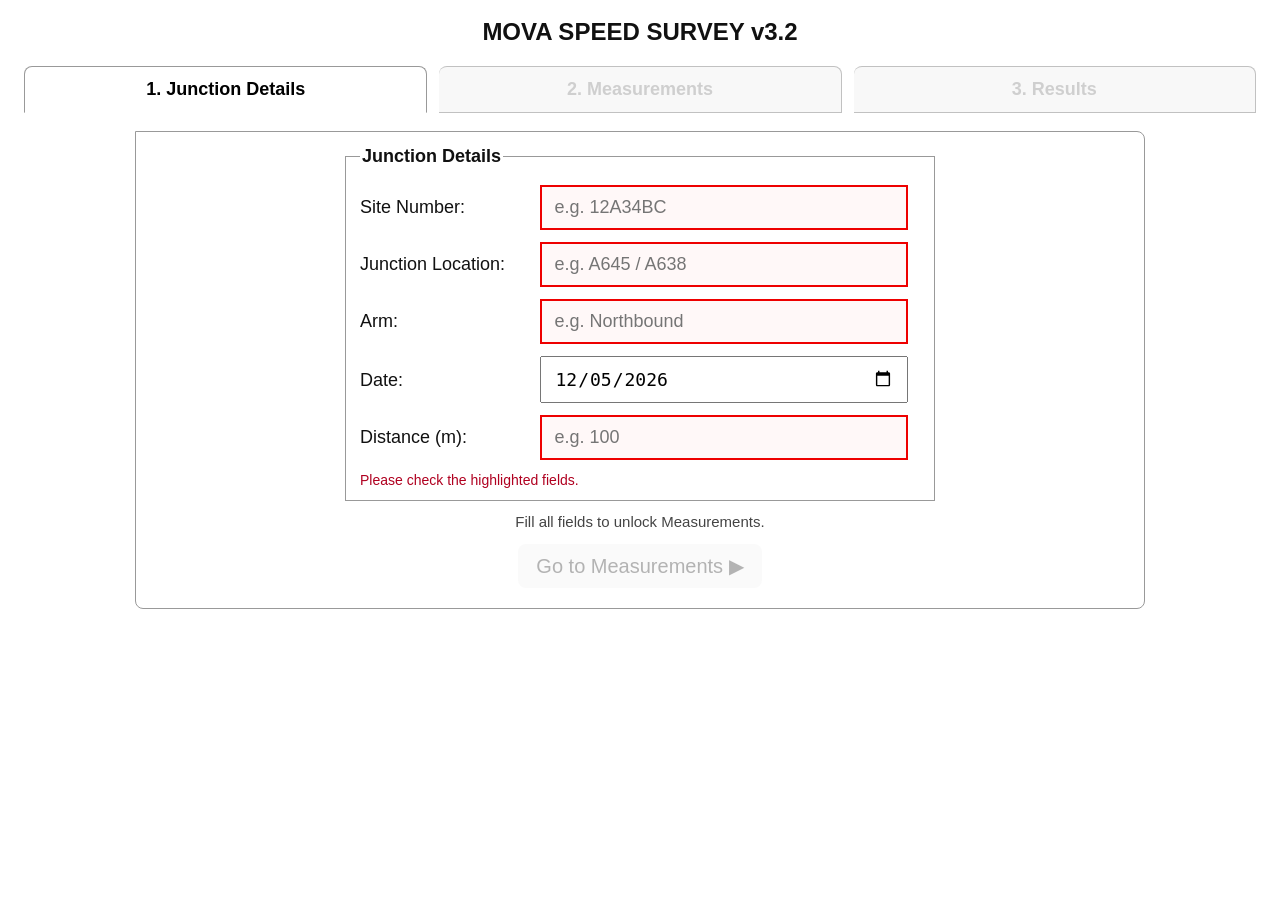
==== index.html @ 2fbc819b "Update index.html added result functionality - max speed / standard deviation and survey quality" ====
<!DOCTYPE html>
<html lang="en">
<head>
  <meta charset="utf-8" />
  <meta name="viewport" content="width=device-width, initial-scale=1.0" />
  <title>MOVA SPEED SURVEY v3.2</title>
  <link rel="stylesheet" href="ms.css">
</head>
<body>
  <h2>MOVA SPEED SURVEY v3.2</h2>

  <div class="tabs">
    <button class="tab-btn active" data-tab="detailsTab" id="detailsTabBtn" type="button">1. Junction Details</button>
    <button class="tab-btn" data-tab="measureTab" id="measureTabBtn" type="button" disabled aria-disabled="true" title="Complete Junction Details first">2. Measurements</button>
    <button class="tab-btn" data-tab="resultsTab" id="resultsTabBtn" type="button" disabled aria-disabled="true" title="Press End Survey to view results">3. Results</button>
  </div>

  <div id="detailsTab" class="tab-content">
    <fieldset>
      <legend>Junction Details</legend>
      <div class="row">
        <label for="site">Site Number:</label>
        <input type="text" id="site" maxlength="7" placeholder="e.g. 12A34BC" pattern="[A-Za-z0-9]{1,7}" title="Up to 7 letters/numbers, no spaces">
      </div>
      <div class="row">
        <label for="junction">Junction Location:</label>
        <input type="text" id="junction" placeholder="e.g. A645 / A638">
      </div>
      <div class="row">
        <label for="arm">Arm:</label>
        <input type="text" id="arm" placeholder="e.g. Northbound">
      </div>
      <div class="row">
        <label for="date">Date:</label>
        <input type="date" id="date">
      </div>
      <div class="row">
        <label for="distance">Distance (m):</label>
        <input type="number" id="distance" placeholder="e.g. 100" min="0" step="0.1">
      </div>
      <p id="detailsErrors" class="error-msg">Please check the highlighted fields.</p>
    </fieldset>
    <p class="helper" id="detailsHint">Fill all fields to unlock Measurements.</p>
    <div style="text-align:center;">
      <button id="gotoMeasureBtn" type="button" disabled aria-disabled="true">Go to Measurements ▶</button>
    </div>
  </div>

  <div id="measureTab" class="tab-content hidden" aria-hidden="true">
    <fieldset>
      <legend>Measurement</legend>

      <div class="metrics-bar-top" aria-live="polite">
        <div class="metrics-row metrics-row--top">
          <div class="metric"><span class="label">Samples</span><span class="value" id="countMetric">0</span></div>
          <span id="qualityInline" class="quality-chip">Quality: —</span>
        </div>
        <div class="metrics-row">
          <div class="metric"><span class="label">Timer</span><span class="value" id="timerMetric">0.00 s</span></div>
        </div>
      </div>

      <div class="canvas-wrap" id="canvasWrap">
        <canvas id="canvas" width="460" height="240"></canvas>
      </div>

      <div style="text-align:center; margin-top: 6px;">
        <button id="measureBtn" type="button" class="btn-disabled" style="background-color:#999;" title="Start or stop timing"
                onclick="if(window.toggleHandler){window.toggleHandler(event);} return false;">Start</button>
        <button id="deleteLastBtn" type="button">Delete Last Sample</button>
      </div>

      <div class="metrics-bar" id="metricsBottom" aria-live="polite" style="border-bottom:none;">
        <div class="metric"><span class="label">Avg Spd</span><span class="value" id="avgMetric">— m/s | — mph</span></div>
        <div class="metric"><span class="label">85%</span><span class="value" id="p85Metric">— m/s | — mph</span></div>
      </div>
    </fieldset>
    <p class="helper one-line">Click End Survey to see results.</p>
    <div style="text-align:center;">
      <button id="endSurveyBtn" type="button">End Survey</button>
    </div>
  </div>

  <div id="resultsTab" class="tab-content hidden" aria-hidden="true">
    <div class="summary">
      <h3>Results Summary</h3>
      <span id="resultAvg"></span>
      <span id="resultP85"></span>
      <span id="resultP15"></span>
      <span id="resultP05"></span>
    </div>

    <table id="resultsTable" class="results-fixed">
      <colgroup>
        <col style="width:5ch;"><col style="width:10ch;"><col style="width:12ch;"><col style="width:12ch;">
      </colgroup>
      <thead>
        <tr><th>#</th><th>Time (s)</th><th>Speed (m/s)</th><th>Speed (mph)</th></tr>
      </thead>
      <tbody></tbody>
    </table>

    <div style="text-align:center; margin-top: 10px;">
      <button id="saveResultsBtn" type="button">Save Data (.txt)</button>
      <button id="clearDataBtn" type="button">Clear All</button>
    </div>
  </div>

  <script src="ms.js"></script>
</body>
</html>
---- ms.css ----
:root{
  --max-form-width: 560px;
  --tab-font: 18px;
  --tab-pad-v: 12px;
  --tab-pad-h: 12px;
  --btn-font: 20px;
  --btn-pad-v: 10px;
  --btn-pad-h: 18px;
  --input-font: 18px;
  --input-pad-v: 10px;
  --input-pad-h: 12px;
  --metrics-font: 16px;
}
body { font-family: Arial, sans-serif; margin: 18px; color:#111; }
h2 { text-align:center; margin: 6px 0 14px; font-size: 24px; }

.tabs { display: flex; width: 100%; margin: 0 0 12px 0; }
.tab-btn {
  flex: 1 1 0;
  padding: var(--tab-pad-v) var(--tab-pad-h);
  border: 1px solid #999;
  background:#f5f5f5;
  cursor:pointer;
  border-radius:8px 8px 0 0;
  font-weight:700;
  text-align:center;
  font-size: var(--tab-font);
  line-height: 1.15;
}
.tab-btn + .tab-btn { border-left-width: 0; }
.tab-btn[disabled] { opacity: 0.6; cursor: not-allowed; }
.tab-btn.active { background:#fff; border-bottom-color: #fff; }

.tab-content {
  border:1px solid #999; border-radius:0 8px 8px 8px; padding: 14px;
  max-width: 980px; margin: 0 auto; background:#fff;
}
.hidden { display:none; }

fieldset { border:1px solid #999; padding: 12px 14px; margin-bottom:12px;
           max-width: var(--max-form-width); margin-left:auto; margin-right:auto; text-align:left; }
legend { font-weight:bold; font-size: 18px; }
label { display:inline-block; min-width: 170px; font-size: var(--input-font); }
input, button { margin: 6px; padding: var(--input-pad-v) var(--input-pad-h); font-size: var(--input-font); }
input[type="text"], input[type="date"], input[type="number"] {
  width: calc(100% - 210px);
  max-width: 340px;
}
@media (max-width: 560px){
  label { min-width: 140px; }
  input[type="text"], input[type="date"], input[type="number"] { width: calc(100% - 180px); }
}
input.invalid { border:2px solid #e00; background:#fff8f8; }
.error-msg { color:#b00020; font-size:14px; margin:6px 0 0 0; display:none; }
.error-msg.show { display:block; }
.helper { text-align:center; color:#444; margin: 8px 0; font-size: 15px; }
.helper.one-line { white-space: nowrap; }

#measureBtn, #deleteLastBtn, #endSurveyBtn, #saveResultsBtn, #clearDataBtn, #gotoMeasureBtn {
  font-size: var(--btn-font);
  padding: var(--btn-pad-v) var(--btn-pad-h);
  border-radius: 8px;
  border: none;
}
#measureBtn { color:#fff; font-weight: 700; }
#endSurveyBtn { color:#fff; font-weight: 700; background:#c62828; }
.btn-disabled { background-color:#999 !important; opacity:0.9; }
button { touch-action: manipulation; -webkit-tap-highlight-color: transparent; }
body, button, input { -webkit-user-select: none; user-select: none; }

.metrics-bar-top, .metrics-bar {
  max-width: var(--max-form-width);
  margin: 6px auto;
  padding: 8px 10px;
  display: flex;
  flex-direction: column;
  gap: 8px;
  font-family: monospace;
  font-size: var(--metrics-font);
  border-bottom: 1px solid #ddd;
}
.metrics-row { display: flex; gap: 24px; align-items: baseline; }
.metrics-row--top { justify-content: space-between; align-items: center; }
.metric { display:flex; gap: 10px; }
.metric .label { font-weight:700; min-width: 110px; white-space: pre; display: inline-block; }
.metric .value { white-space: pre; text-align:left; }

.quality-chip {
  padding: 6px 10px;
  border-radius: 14px;
  font-family: monospace;
  font-size: var(--metrics-font);
  border: 1px solid rgba(0,0,0,0.15);
  background: #eee; color: #222;
  white-space: nowrap;
  transition: background-color 240ms ease, color 240ms ease, border-color 240ms ease;
}
.quality-poor  { background:#ffe5e5; color:#8a0000; }
.quality-low   { background:#fff3cd; color:#7a5a00; }
.quality-fair  { background:#e3f2fd; color:#0b5394; }
.quality-good  { background:#e6ffed; color:#0b6b2a; }
.quality-vgood { background:#c8f7c5; color:#085a14; font-weight: bold; }

.canvas-wrap { position: relative; width: 100%; max-width: var(--max-form-width); margin: 6px auto 10px; }
canvas { border: 2px solid #333; background: #fff; display: block; margin: 0 auto 8px auto; width: 100%; height: auto; }
#canvas { width: 100%; max-width: var(--max-form-width); }

table.results-fixed {
  border-collapse: collapse;
  width: fit-content;
  max-width: 100%;
  margin: 10px auto;
  font-size: 16px;
  font-family: monospace;
}
table.results-fixed th, table.results-fixed td { border:1px solid #ccc; padding: 6px 8px; }
table.results-fixed th, table.results-fixed td { text-align: right; }
table.results-fixed th:first-child, table.results-fixed td:first-child { text-align: left; }

.summary { max-width: var(--max-form-width); margin: 10px auto; font-family: monospace; white-space: pre; font-size: 15px; }
.summary h3 { margin: 6px 0 8px; font-family: Arial, sans-serif; font-weight: bold; white-space: normal; font-size: 18px; }

@media (max-width: 420px){
  :root{ --tab-font: 16px; --tab-pad-v: 10px; --tab-pad-h: 10px; --btn-font: 19px; }
  .metric .label { min-width: 96px; }
}
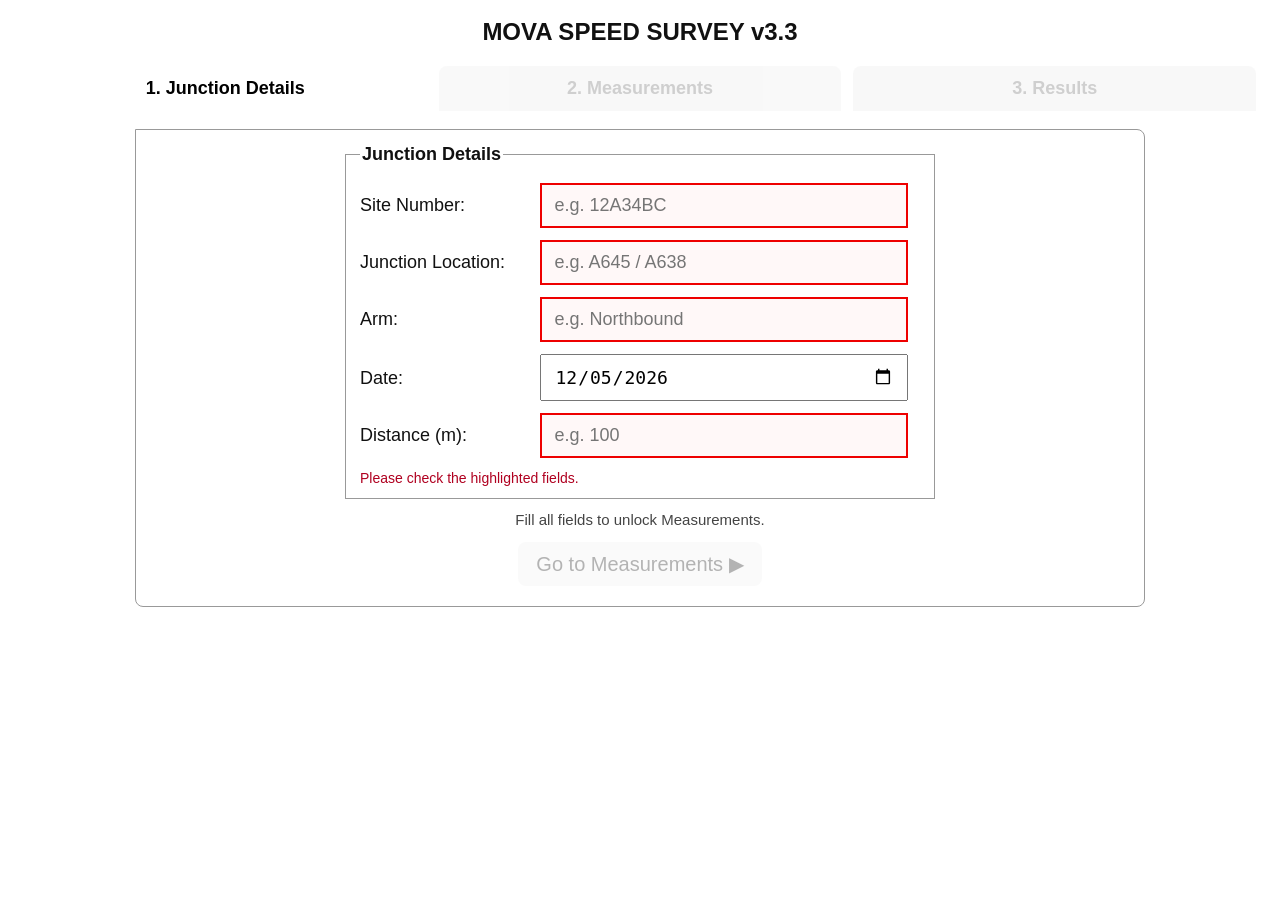
==== commit 9a06ac02: "Update index.html fixes issues with saved output introduced at 3.2" ====
--- a/index.html
+++ b/index.html
@@ -3,11 +3,11 @@
 <head>
   <meta charset="utf-8" />
   <meta name="viewport" content="width=device-width, initial-scale=1.0" />
-  <title>MOVA SPEED SURVEY v3.2</title>
+  <title>MOVA SPEED SURVEY v3.3</title>
   <link rel="stylesheet" href="ms.css">
 </head>
 <body>
-  <h2>MOVA SPEED SURVEY v3.2</h2>
+  <h2>MOVA SPEED SURVEY v3.3</h2>
 
   <div class="tabs">
     <button class="tab-btn active" data-tab="detailsTab" id="detailsTabBtn" type="button">1. Junction Details</button>
--- a/ms.css
+++ b/ms.css
@@ -124,3 +124,20 @@
   :root{ --tab-font: 16px; --tab-pad-v: 10px; --tab-pad-h: 10px; --btn-font: 19px; }
   .metric .label { min-width: 96px; }
 }
+
+
+/* ===== Final Overrides (2025-10-12) ===== */
+/* Measurements: remove pseudo-colons to avoid duplication and keep tight gaps */
+.metrics-bar-top .metric,
+.metrics-bar .metric { gap: 6px !important; }
+.metrics-bar-top .metric .label::after,
+.metrics-bar .metric .label::after { content: "" !important; }
+
+/* Remove borders on tab buttons and the Measurements tab content panel */
+.tabs .tab-btn { border: none !important; }
+.tab-btn + .tab-btn { border-left-width: 0; }
+#measureTab { border: none !important; }
+
+/* Results summary alignment: monospace spans aligned by JS, consecutive lines (no extra spacing) */
+.summary { white-space: normal !important; }
+.summary span { font-family: monospace; white-space: pre !important; display: block; margin: 0 !important; }
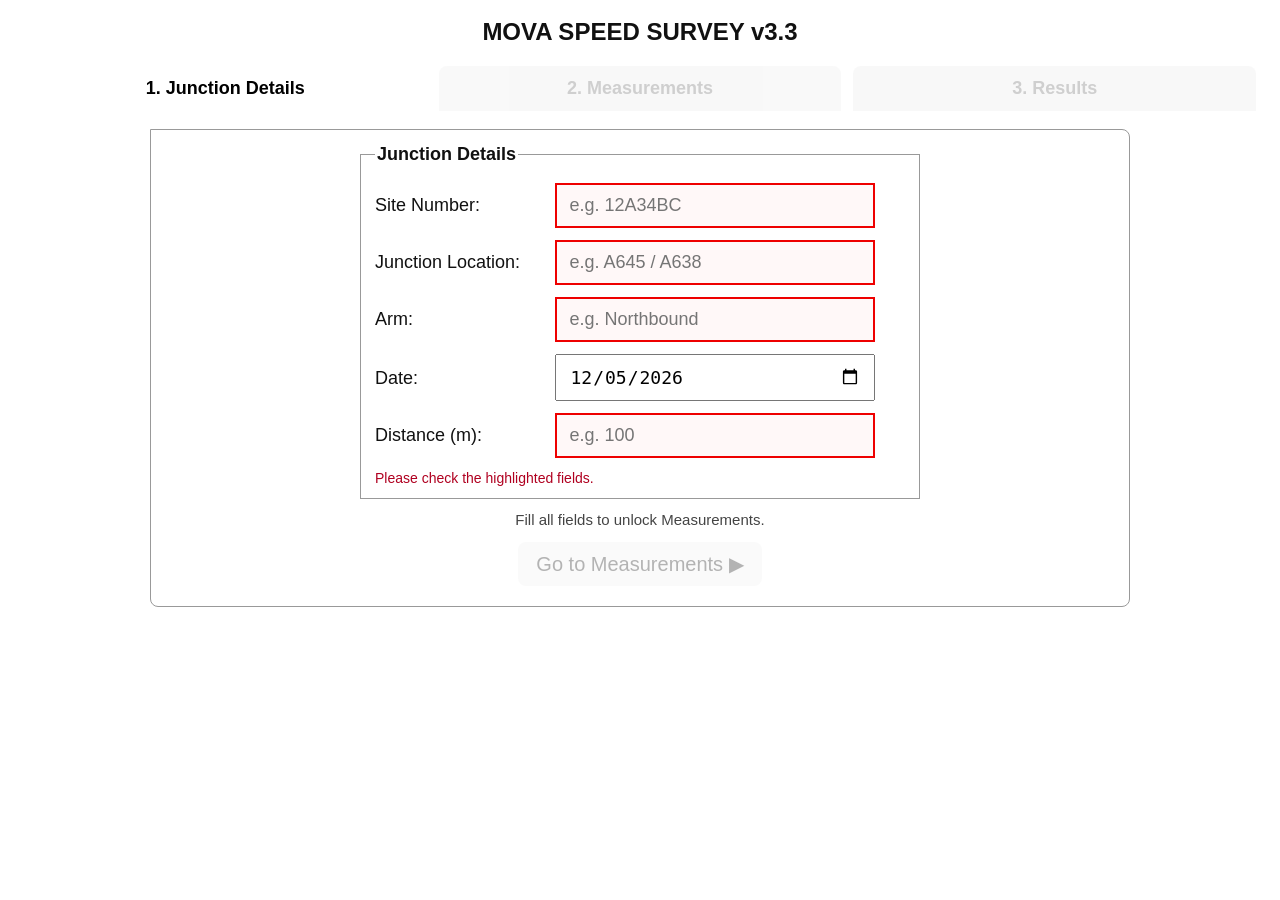
==== commit e7de633a: "Fix mobile layout after orientation changes" ====
--- a/index.html
+++ b/index.html
@@ -90,15 +90,17 @@
       <span id="resultP05"></span>
     </div>
 
-    <table id="resultsTable" class="results-fixed">
-      <colgroup>
-        <col style="width:5ch;"><col style="width:10ch;"><col style="width:12ch;"><col style="width:12ch;">
-      </colgroup>
-      <thead>
-        <tr><th>#</th><th>Time (s)</th><th>Speed (m/s)</th><th>Speed (mph)</th></tr>
-      </thead>
-      <tbody></tbody>
-    </table>
+    <div class="results-table-wrap">
+      <table id="resultsTable" class="results-fixed">
+        <colgroup>
+          <col style="width:5ch;"><col style="width:10ch;"><col style="width:12ch;"><col style="width:12ch;">
+        </colgroup>
+        <thead>
+          <tr><th>#</th><th>Time (s)</th><th>Speed (m/s)</th><th>Speed (mph)</th></tr>
+        </thead>
+        <tbody></tbody>
+      </table>
+    </div>
 
     <div style="text-align:center; margin-top: 10px;">
       <button id="saveResultsBtn" type="button">Save Data (.txt)</button>
--- a/ms.css
+++ b/ms.css
@@ -12,11 +12,14 @@
   --metrics-font: 16px;
 }
 body { font-family: Arial, sans-serif; margin: 18px; color:#111; }
+input, button, .tab-content, fieldset, .metrics-bar-top, .metrics-bar, canvas { box-sizing: border-box; }
 h2 { text-align:center; margin: 6px 0 14px; font-size: 24px; }
 
 .tabs { display: flex; width: 100%; margin: 0 0 12px 0; }
 .tab-btn {
   flex: 1 1 0;
+  min-width: 0;
+  overflow-wrap: anywhere;
   padding: var(--tab-pad-v) var(--tab-pad-h);
   border: 1px solid #999;
   background:#f5f5f5;
@@ -38,29 +41,32 @@
 .hidden { display:none; }
 
 fieldset { border:1px solid #999; padding: 12px 14px; margin-bottom:12px;
-           max-width: var(--max-form-width); margin-left:auto; margin-right:auto; text-align:left; }
+           min-width: 0; max-width: var(--max-form-width); margin-left:auto; margin-right:auto; text-align:left; }
 legend { font-weight:bold; font-size: 18px; }
 label { display:inline-block; min-width: 170px; font-size: var(--input-font); }
 input, button { margin: 6px; padding: var(--input-pad-v) var(--input-pad-h); font-size: var(--input-font); }
 input[type="text"], input[type="date"], input[type="number"] {
   width: calc(100% - 210px);
+  min-width: 0;
   max-width: 340px;
 }
 @media (max-width: 560px){
-  label { min-width: 140px; }
-  input[type="text"], input[type="date"], input[type="number"] { width: calc(100% - 180px); }
+  body { margin: 12px; }
+  .row label { display: block; min-width: 0; }
+  input[type="text"], input[type="date"], input[type="number"] { width: calc(100% - 12px); }
 }
 input.invalid { border:2px solid #e00; background:#fff8f8; }
 .error-msg { color:#b00020; font-size:14px; margin:6px 0 0 0; display:none; }
 .error-msg.show { display:block; }
 .helper { text-align:center; color:#444; margin: 8px 0; font-size: 15px; }
-.helper.one-line { white-space: nowrap; }
+.helper.one-line { white-space: normal; }
 
 #measureBtn, #deleteLastBtn, #endSurveyBtn, #saveResultsBtn, #clearDataBtn, #gotoMeasureBtn {
   font-size: var(--btn-font);
   padding: var(--btn-pad-v) var(--btn-pad-h);
   border-radius: 8px;
   border: none;
+  max-width: calc(100% - 12px);
 }
 #measureBtn { color:#fff; font-weight: 700; }
 #endSurveyBtn { color:#fff; font-weight: 700; background:#c62828; }
@@ -79,11 +85,11 @@
   font-size: var(--metrics-font);
   border-bottom: 1px solid #ddd;
 }
-.metrics-row { display: flex; gap: 24px; align-items: baseline; }
+.metrics-row { display: flex; flex-wrap: wrap; gap: 8px 24px; align-items: baseline; }
 .metrics-row--top { justify-content: space-between; align-items: center; }
-.metric { display:flex; gap: 10px; }
-.metric .label { font-weight:700; min-width: 110px; white-space: pre; display: inline-block; }
-.metric .value { white-space: pre; text-align:left; }
+.metric { display:flex; gap: 10px; min-width: 0; max-width: 100%; }
+.metric .label { font-weight:700; min-width: 110px; white-space: pre; display: inline-block; flex-shrink: 0; }
+.metric .value { white-space: pre-wrap; overflow-wrap: anywhere; min-width: 0; text-align:left; }
 
 .quality-chip {
   padding: 6px 10px;
@@ -102,7 +108,7 @@
 .quality-vgood { background:#c8f7c5; color:#085a14; font-weight: bold; }
 
 .canvas-wrap { position: relative; width: 100%; max-width: var(--max-form-width); margin: 6px auto 10px; }
-canvas { border: 2px solid #333; background: #fff; display: block; margin: 0 auto 8px auto; width: 100%; height: auto; }
+canvas { border: 2px solid #333; background: #fff; display: block; margin: 0 auto 8px auto; width: 100%; height: auto; aspect-ratio: 460 / 240; }
 #canvas { width: 100%; max-width: var(--max-form-width); }
 
 table.results-fixed {
@@ -116,6 +122,7 @@
 table.results-fixed th, table.results-fixed td { border:1px solid #ccc; padding: 6px 8px; }
 table.results-fixed th, table.results-fixed td { text-align: right; }
 table.results-fixed th:first-child, table.results-fixed td:first-child { text-align: left; }
+.results-table-wrap { max-width: 100%; overflow-x: auto; }
 
 .summary { max-width: var(--max-form-width); margin: 10px auto; font-family: monospace; white-space: pre; font-size: 15px; }
 .summary h3 { margin: 6px 0 8px; font-family: Arial, sans-serif; font-weight: bold; white-space: normal; font-size: 18px; }
@@ -141,3 +148,7 @@
 /* Results summary alignment: monospace spans aligned by JS, consecutive lines (no extra spacing) */
 .summary { white-space: normal !important; }
 .summary span { font-family: monospace; white-space: pre !important; display: block; margin: 0 !important; }
+
+@media (max-width: 560px){
+  .summary span { white-space: pre-wrap !important; overflow-wrap: anywhere; }
+}
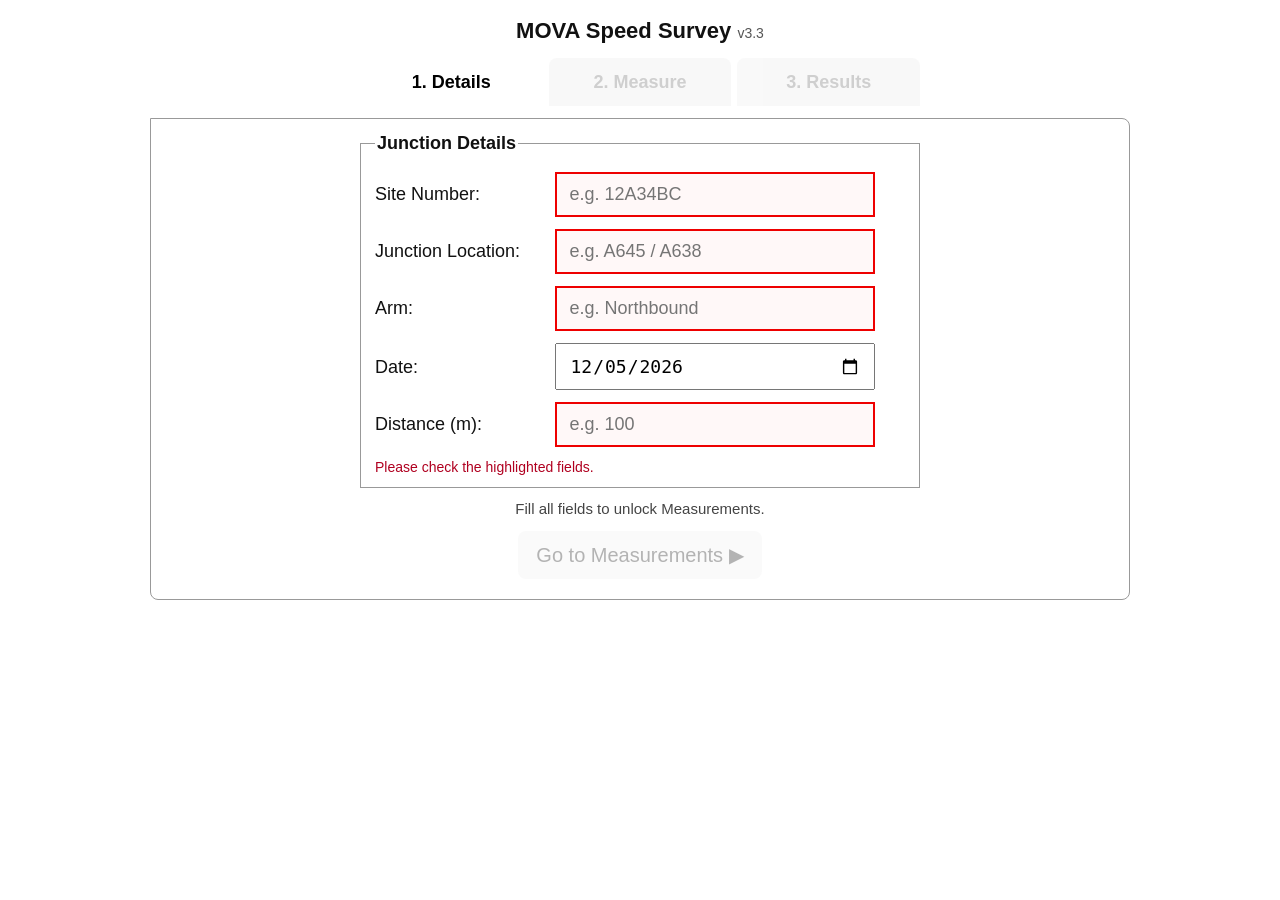
==== commit 08beeeb0: "Make mobile survey controls larger and easier to tap" ====
--- a/index.html
+++ b/index.html
@@ -7,11 +7,11 @@
   <link rel="stylesheet" href="ms.css">
 </head>
 <body>
-  <h2>MOVA SPEED SURVEY v3.3</h2>
+  <h2>MOVA Speed Survey <span class="app-version">v3.3</span></h2>
 
   <div class="tabs">
-    <button class="tab-btn active" data-tab="detailsTab" id="detailsTabBtn" type="button">1. Junction Details</button>
-    <button class="tab-btn" data-tab="measureTab" id="measureTabBtn" type="button" disabled aria-disabled="true" title="Complete Junction Details first">2. Measurements</button>
+    <button class="tab-btn active" data-tab="detailsTab" id="detailsTabBtn" type="button" aria-label="1. Junction Details">1. Details</button>
+    <button class="tab-btn" data-tab="measureTab" id="measureTabBtn" type="button" aria-label="2. Measurements" disabled aria-disabled="true" title="Complete Junction Details first">2. Measure</button>
     <button class="tab-btn" data-tab="resultsTab" id="resultsTabBtn" type="button" disabled aria-disabled="true" title="Press End Survey to view results">3. Results</button>
   </div>
 
@@ -60,25 +60,24 @@
         </div>
       </div>
 
-      <div class="canvas-wrap" id="canvasWrap">
-        <canvas id="canvas" width="460" height="240"></canvas>
-      </div>
-
-      <div style="text-align:center; margin-top: 6px;">
+      <div class="measurement-actions">
         <button id="measureBtn" type="button" class="btn-disabled" style="background-color:#999;" title="Start or stop timing"
                 onclick="if(window.toggleHandler){window.toggleHandler(event);} return false;">Start</button>
-        <button id="deleteLastBtn" type="button">Delete Last Sample</button>
+        <div class="secondary-actions">
+          <button id="deleteLastBtn" type="button">Delete Last<br>Sample</button>
+          <button id="endSurveyBtn" type="button">End Survey</button>
+        </div>
       </div>
 
       <div class="metrics-bar" id="metricsBottom" aria-live="polite" style="border-bottom:none;">
         <div class="metric"><span class="label">Avg Spd</span><span class="value" id="avgMetric">— m/s | — mph</span></div>
         <div class="metric"><span class="label">85%</span><span class="value" id="p85Metric">— m/s | — mph</span></div>
       </div>
+      <p class="history-heading">Recent samples</p>
+      <div class="canvas-wrap" id="canvasWrap">
+        <canvas id="canvas" width="460" height="240" aria-label="Recent samples, newest first"></canvas>
+      </div>
     </fieldset>
-    <p class="helper one-line">Click End Survey to see results.</p>
-    <div style="text-align:center;">
-      <button id="endSurveyBtn" type="button">End Survey</button>
-    </div>
   </div>
 
   <div id="resultsTab" class="tab-content hidden" aria-hidden="true">
--- a/ms.css
+++ b/ms.css
@@ -13,13 +13,18 @@
 }
 body { font-family: Arial, sans-serif; margin: 18px; color:#111; }
 input, button, .tab-content, fieldset, .metrics-bar-top, .metrics-bar, canvas { box-sizing: border-box; }
-h2 { text-align:center; margin: 6px 0 14px; font-size: 24px; }
+h2 { text-align:center; margin: 6px 0 14px; font-size: 22px; }
+.app-version { font-size: 14px; font-weight: normal; color: #555; white-space: nowrap; }
+.preview-note { text-align: center; font-size: 13px; color: #555; margin: -4px 0 12px; }
+.preview-note strong { color: #8a5200; }
 
-.tabs { display: flex; width: 100%; margin: 0 0 12px 0; }
+.tabs { display: flex; width: 100%; max-width: 560px; margin: 0 auto 12px; gap: 6px; }
 .tab-btn {
   flex: 1 1 0;
   min-width: 0;
-  overflow-wrap: anywhere;
+  overflow-wrap: normal;
+  margin: 0;
+  min-height: 48px;
   padding: var(--tab-pad-v) var(--tab-pad-h);
   border: 1px solid #999;
   background:#f5f5f5;
@@ -67,9 +72,27 @@
   border-radius: 8px;
   border: none;
   max-width: calc(100% - 12px);
+  min-height: 48px;
 }
-#measureBtn { color:#fff; font-weight: 700; }
+#measureTab { padding: 0; }
+#measureTab fieldset { padding: 12px; border-color: #ddd; }
+.measurement-actions { text-align: center; margin: 14px auto 20px; max-width: 400px; }
+#measureBtn {
+  display: block; width: 164px; height: 164px; min-height: 164px;
+  border-radius: 50%; margin: 0 auto; padding: 0;
+  color:#fff; font-weight: 700; font-size: 30px;
+  box-shadow: 0 3px 8px rgba(0,0,0,0.18);
+}
+.secondary-actions { display: grid; grid-template-columns: minmax(0, 1fr) minmax(0, 1fr); gap: 16px; margin-top: 20px; }
+.secondary-actions #deleteLastBtn, .secondary-actions #endSurveyBtn {
+  width: 100%; max-width: 100%; min-width: 0; min-height: 64px;
+  margin: 0; padding: 10px 8px; font-size: 18px; line-height: 1.25;
+}
+#deleteLastBtn { background: #eee; color: #222; }
 #endSurveyBtn { color:#fff; font-weight: 700; background:#c62828; }
+#timerMetric { font-size: 24px; font-weight: bold; font-variant-numeric: tabular-nums; }
+.history-heading { margin: 16px 0 6px; color: #555; font-size: 14px; }
+button:focus-visible { outline: 3px solid #174ea6; outline-offset: 4px; }
 .btn-disabled { background-color:#999 !important; opacity:0.9; }
 button { touch-action: manipulation; -webkit-tap-highlight-color: transparent; }
 body, button, input { -webkit-user-select: none; user-select: none; }
@@ -108,7 +131,7 @@
 .quality-vgood { background:#c8f7c5; color:#085a14; font-weight: bold; }
 
 .canvas-wrap { position: relative; width: 100%; max-width: var(--max-form-width); margin: 6px auto 10px; }
-canvas { border: 2px solid #333; background: #fff; display: block; margin: 0 auto 8px auto; width: 100%; height: auto; aspect-ratio: 460 / 240; }
+canvas { border: 2px solid #333; background: #fff; display: block; margin: 0 auto 8px auto; width: 100%; height: 220px; }
 #canvas { width: 100%; max-width: var(--max-form-width); }
 
 table.results-fixed {
@@ -128,7 +151,7 @@
 .summary h3 { margin: 6px 0 8px; font-family: Arial, sans-serif; font-weight: bold; white-space: normal; font-size: 18px; }
 
 @media (max-width: 420px){
-  :root{ --tab-font: 16px; --tab-pad-v: 10px; --tab-pad-h: 10px; --btn-font: 19px; }
+  :root{ --tab-font: 15px; --tab-pad-v: 10px; --tab-pad-h: 6px; --btn-font: 19px; }
   .metric .label { min-width: 96px; }
 }
 
@@ -150,5 +173,11 @@
 .summary span { font-family: monospace; white-space: pre !important; display: block; margin: 0 !important; }
 
 @media (max-width: 560px){
+  #measureTab fieldset { border: none; padding: 6px 0; margin: 0; }
+  .metrics-bar-top, .metrics-bar { padding: 6px 0; }
+  .quality-chip { font-size: 14px; }
+  #metricsBottom .metric { flex-direction: column; }
+  #metricsBottom .metric .label { font-size: 14px; }
+  #metricsBottom { gap: 12px; }
   .summary span { white-space: pre-wrap !important; overflow-wrap: anywhere; }
 }
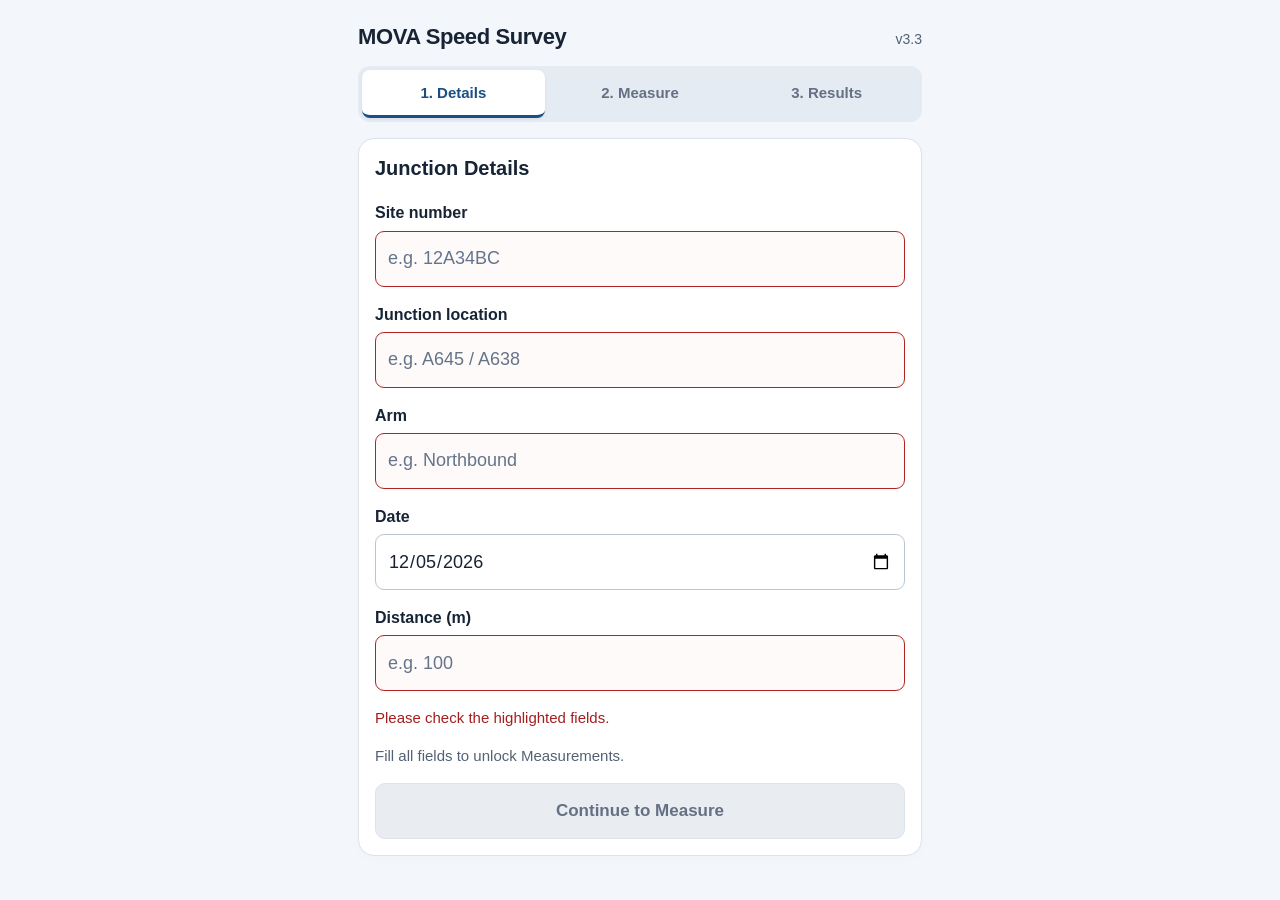
==== commit 5ee9784c: "Refresh mobile presentation and add expandable sample tables" ====
--- a/index.html
+++ b/index.html
@@ -7,42 +7,43 @@
   <link rel="stylesheet" href="ms.css">
 </head>
 <body>
-  <h2>MOVA Speed Survey <span class="app-version">v3.3</span></h2>
+<main class="app-shell">
+  <header class="app-header"><h1>MOVA Speed Survey</h1><span class="app-version">v3.3</span></header>
 
-  <div class="tabs">
+  <nav class="tabs" aria-label="Survey stages">
     <button class="tab-btn active" data-tab="detailsTab" id="detailsTabBtn" type="button" aria-label="1. Junction Details">1. Details</button>
     <button class="tab-btn" data-tab="measureTab" id="measureTabBtn" type="button" aria-label="2. Measurements" disabled aria-disabled="true" title="Complete Junction Details first">2. Measure</button>
     <button class="tab-btn" data-tab="resultsTab" id="resultsTabBtn" type="button" disabled aria-disabled="true" title="Press End Survey to view results">3. Results</button>
-  </div>
+  </nav>
 
   <div id="detailsTab" class="tab-content">
     <fieldset>
       <legend>Junction Details</legend>
       <div class="row">
-        <label for="site">Site Number:</label>
+        <label for="site">Site number</label>
         <input type="text" id="site" maxlength="7" placeholder="e.g. 12A34BC" pattern="[A-Za-z0-9]{1,7}" title="Up to 7 letters/numbers, no spaces">
       </div>
       <div class="row">
-        <label for="junction">Junction Location:</label>
+        <label for="junction">Junction location</label>
         <input type="text" id="junction" placeholder="e.g. A645 / A638">
       </div>
       <div class="row">
-        <label for="arm">Arm:</label>
+        <label for="arm">Arm</label>
         <input type="text" id="arm" placeholder="e.g. Northbound">
       </div>
       <div class="row">
-        <label for="date">Date:</label>
+        <label for="date">Date</label>
         <input type="date" id="date">
       </div>
       <div class="row">
-        <label for="distance">Distance (m):</label>
+        <label for="distance">Distance (m)</label>
         <input type="number" id="distance" placeholder="e.g. 100" min="0" step="0.1">
       </div>
       <p id="detailsErrors" class="error-msg">Please check the highlighted fields.</p>
     </fieldset>
     <p class="helper" id="detailsHint">Fill all fields to unlock Measurements.</p>
-    <div style="text-align:center;">
-      <button id="gotoMeasureBtn" type="button" disabled aria-disabled="true">Go to Measurements ▶</button>
+    <div class="continue-action">
+      <button id="gotoMeasureBtn" type="button" disabled aria-disabled="true">Continue to Measure</button>
     </div>
   </div>
 
@@ -52,11 +53,11 @@
 
       <div class="metrics-bar-top" aria-live="polite">
         <div class="metrics-row metrics-row--top">
-          <div class="metric"><span class="label">Samples</span><span class="value" id="countMetric">0</span></div>
+          <div class="metric sample-count"><span class="label source-label" aria-hidden="true">Samples</span><span class="metric-caption">Samples</span><span class="value" id="countMetric">0</span></div>
           <span id="qualityInline" class="quality-chip">Quality: —</span>
         </div>
-        <div class="metrics-row">
-          <div class="metric"><span class="label">Timer</span><span class="value" id="timerMetric">0.00 s</span></div>
+        <div class="metrics-row timer-row">
+          <div class="metric"><span class="label source-label" aria-hidden="true">Timer</span><span class="timer-caption">Elapsed time</span><span class="value" id="timerMetric">0.00 s</span></div>
         </div>
       </div>
 
@@ -69,19 +70,29 @@
         </div>
       </div>
 
-      <div class="metrics-bar" id="metricsBottom" aria-live="polite" style="border-bottom:none;">
-        <div class="metric"><span class="label">Avg Spd</span><span class="value" id="avgMetric">— m/s | — mph</span></div>
-        <div class="metric"><span class="label">85%</span><span class="value" id="p85Metric">— m/s | — mph</span></div>
+      <div class="metrics-bar" id="metricsBottom" aria-live="polite">
+        <div class="metric speed-card"><span class="label source-label" aria-hidden="true">Avg Spd</span><span class="metric-caption">Average speed</span><span class="value source-value" id="avgMetric" aria-hidden="true">— m/s | — mph</span><span class="speed-pair" id="avgDisplay"></span></div>
+        <div class="metric speed-card"><span class="label source-label" aria-hidden="true">85%</span><span class="metric-caption">85th percentile</span><span class="value source-value" id="p85Metric" aria-hidden="true">— m/s | — mph</span><span class="speed-pair" id="p85Display"></span></div>
       </div>
-      <p class="history-heading">Recent samples</p>
-      <div class="canvas-wrap" id="canvasWrap">
+      <section class="sample-section" aria-labelledby="measureSamplesHeading">
+        <div class="section-heading"><h2 id="measureSamplesHeading">Recent samples</h2><span class="table-note">Newest first</span></div>
+        <div class="sample-table-wrap" id="measureSamplesWrap">
+          <table id="measureSamplesTable" class="sample-table" aria-label="Recorded measurement samples">
+            <thead><tr><th scope="col">#</th><th scope="col">Time (s)</th><th scope="col">m/s</th><th scope="col">mph</th></tr></thead>
+            <tbody></tbody>
+          </table>
+          <p class="empty-state" id="measureSamplesEmpty">Your samples will appear here.</p>
+        </div>
+        <button class="table-toggle" id="measureSamplesToggle" type="button" aria-controls="measureSamplesTable" aria-expanded="false" hidden>Show all samples</button>
+      </section>
+      <div class="canvas-wrap legacy-canvas" id="canvasWrap" aria-hidden="true">
         <canvas id="canvas" width="460" height="240" aria-label="Recent samples, newest first"></canvas>
       </div>
     </fieldset>
   </div>
 
   <div id="resultsTab" class="tab-content hidden" aria-hidden="true">
-    <div class="summary">
+    <div class="summary" aria-hidden="true">
       <h3>Results Summary</h3>
       <span id="resultAvg"></span>
       <span id="resultP85"></span>
@@ -89,24 +100,26 @@
       <span id="resultP05"></span>
     </div>
 
-    <div class="results-table-wrap">
-      <table id="resultsTable" class="results-fixed">
-        <colgroup>
-          <col style="width:5ch;"><col style="width:10ch;"><col style="width:12ch;"><col style="width:12ch;">
-        </colgroup>
-        <thead>
-          <tr><th>#</th><th>Time (s)</th><th>Speed (m/s)</th><th>Speed (mph)</th></tr>
-        </thead>
-        <tbody></tbody>
-      </table>
-    </div>
-
-    <div style="text-align:center; margin-top: 10px;">
-      <button id="saveResultsBtn" type="button">Save Data (.txt)</button>
-      <button id="clearDataBtn" type="button">Clear All</button>
-    </div>
+    <section class="results-summary" aria-labelledby="resultsHeading">
+      <div class="section-heading"><h2 id="resultsHeading">Results summary</h2><span id="resultsSampleCount" class="table-note"></span></div>
+      <div id="resultsSummaryDisplay" class="summary-grid"></div>
+    </section>
+    <button id="saveResultsBtn" class="primary-action" type="button">Save Data (.txt)</button>
+    <section class="sample-section" aria-labelledby="resultsSamplesHeading">
+      <div class="section-heading"><h2 id="resultsSamplesHeading">Recorded samples</h2><span class="table-note">Newest first</span></div>
+      <div class="results-table-wrap sample-table-wrap" id="resultsSamplesWrap">
+        <table id="resultsTable" class="results-fixed sample-table" aria-label="All recorded survey samples">
+          <thead><tr><th scope="col">#</th><th scope="col">Time (s)</th><th scope="col">m/s</th><th scope="col">mph</th></tr></thead>
+          <tbody></tbody>
+        </table>
+      </div>
+      <button class="table-toggle" id="resultsSamplesToggle" type="button" aria-controls="resultsTable" aria-expanded="false" hidden>Show all samples</button>
+    </section>
+    <div class="clear-action"><button id="clearDataBtn" type="button">Clear All</button></div>
   </div>
 
+</main>
   <script src="ms.js"></script>
+  <script src="layout.js"></script>
 </body>
 </html>
--- a/ms.css
+++ b/ms.css
@@ -1,183 +1,111 @@
-:root{
+:root {
+  color-scheme: light;
+  --ink: #172435;
+  --muted: #526174;
+  --accent: #194e87;
+  --line: #dce3eb;
   --max-form-width: 560px;
-  --tab-font: 18px;
-  --tab-pad-v: 12px;
-  --tab-pad-h: 12px;
-  --btn-font: 20px;
-  --btn-pad-v: 10px;
-  --btn-pad-h: 18px;
-  --input-font: 18px;
-  --input-pad-v: 10px;
-  --input-pad-h: 12px;
-  --metrics-font: 16px;
 }
-body { font-family: Arial, sans-serif; margin: 18px; color:#111; }
-input, button, .tab-content, fieldset, .metrics-bar-top, .metrics-bar, canvas { box-sizing: border-box; }
-h2 { text-align:center; margin: 6px 0 14px; font-size: 22px; }
-.app-version { font-size: 14px; font-weight: normal; color: #555; white-space: nowrap; }
-.preview-note { text-align: center; font-size: 13px; color: #555; margin: -4px 0 12px; }
-.preview-note strong { color: #8a5200; }
-
-.tabs { display: flex; width: 100%; max-width: 560px; margin: 0 auto 12px; gap: 6px; }
-.tab-btn {
-  flex: 1 1 0;
-  min-width: 0;
-  overflow-wrap: normal;
-  margin: 0;
-  min-height: 48px;
-  padding: var(--tab-pad-v) var(--tab-pad-h);
-  border: 1px solid #999;
-  background:#f5f5f5;
-  cursor:pointer;
-  border-radius:8px 8px 0 0;
-  font-weight:700;
-  text-align:center;
-  font-size: var(--tab-font);
-  line-height: 1.15;
+* { box-sizing: border-box; }
+body { margin: 0; background: #f3f6fa; color: var(--ink); font-family: -apple-system, BlinkMacSystemFont, "Segoe UI", Arial, sans-serif; font-size: 16px; line-height: 1.45; }
+.app-shell { max-width: 592px; margin: 0 auto; padding: max(16px, env(safe-area-inset-top)) max(14px, env(safe-area-inset-right)) calc(24px + env(safe-area-inset-bottom)) max(14px, env(safe-area-inset-left)); }
+.app-header { display: flex; align-items: baseline; justify-content: space-between; gap: 8px; margin-bottom: 16px; }
+h1 { font-size: 22px; line-height: 1.2; letter-spacing: -.4px; margin: 0; }
+h2, legend { font-size: 20px; font-weight: 700; line-height: 1.3; margin: 0; }
+.app-version { color: var(--muted); font-size: 14px; white-space: nowrap; }
+.preview-note { display: flex; justify-content: space-between; align-items: center; gap: 12px; margin: -4px 0 16px; font-size: 14px; color: var(--muted); }
+.preview-note strong { background: #fff1d5; color: #754800; border-radius: 6px; padding: 4px 8px; font-size: 12px; letter-spacing: .3px; }
+a { color: var(--accent); }
+button, input { font: inherit; }
+button { cursor: pointer; touch-action: manipulation; -webkit-tap-highlight-color: transparent; min-height: 56px; border-radius: 10px; border: 1px solid var(--line); color: var(--ink); background: #eef2f7; padding: 12px; font-size: 17px; font-weight: 600; }
+button:active:not(:disabled) { filter: brightness(.94); }
+button:focus-visible, input:focus-visible { outline: 3px solid #3b79b8; outline-offset: 3px; }
+button:disabled { cursor: default; color: #657084; background: #e9edf2; }
+.tabs { display: flex; gap: 4px; padding: 4px; margin-bottom: 16px; background: #e5ebf2; border-radius: 12px; }
+.tab-btn { flex: 1 1 0; min-width: 0; min-height: 48px; padding: 10px 4px; border: 0; border-bottom: 3px solid transparent; border-radius: 8px; font-size: 15px; background: transparent; color: #46556a; line-height: 1.25; }
+.tab-btn.active { background: #fff; color: var(--accent); border-bottom-color: var(--accent); box-shadow: 0 1px 3px #192d4614; }
+.tab-btn:disabled { background: transparent; color: #657084; }
+.tab-content { min-width: 0; background: #fff; border: 1px solid var(--line); border-radius: 16px; padding: 16px; box-shadow: 0 2px 8px #192d4605; }
+.hidden, [hidden] { display: none !important; }
+fieldset { min-width: 0; max-width: 100%; border: 0; padding: 0; margin: 0; }
+legend { padding: 0; margin-bottom: 20px; }
+.row { margin-bottom: 16px; }
+.row label { display: block; margin-bottom: 6px; font-weight: 600; }
+input[type="text"], input[type="date"], input[type="number"] { display: block; width: 100%; min-width: 0; max-width: 100%; height: 56px; margin: 0; padding: 12px; background: #fff; border: 1px solid #b9c5d2; border-radius: 9px; color: var(--ink); font-size: 18px; }
+input[type="date"] { appearance: none; -webkit-appearance: none; text-align: left; }
+input::-webkit-date-and-time-value { text-align: left; min-width: 0; }
+input::placeholder { color: #64748a; }
+input.invalid { border-color: #b42323; background: #fffafa; }
+.error-msg { display: none; color: #a51e1e; font-size: 15px; margin: 0 0 12px; }
+.error-msg.show { display: block; }
+.helper { color: var(--muted); font-size: 15px; margin: 4px 0 16px; }
+.continue-action button, .primary-action { width: 100%; background: var(--accent); border-color: var(--accent); color: #fff; }
+.continue-action button:disabled { border-color: var(--line); color: #657084; background: #e9edf2; }
+.metrics-bar-top { margin: 0; }
+.metrics-row--top { display: flex; flex-wrap: wrap; justify-content: space-between; align-items: center; gap: 8px 12px; min-height: 34px; }
+.sample-count { display: flex; align-items: baseline; gap: 8px; }
+.sample-count .metric-caption { color: var(--muted); }
+#countMetric { font-size: 20px; font-weight: 700; font-variant-numeric: tabular-nums; }
+.source-label, .source-value { display: none !important; }
+.timer-row { margin-top: 14px; text-align: center; }
+.timer-row .metric { display: flex; flex-direction: column; align-items: center; }
+.timer-caption { font-size: 14px; color: var(--muted); }
+#timerMetric { font-size: 34px; line-height: 1.25; font-weight: 700; font-variant-numeric: tabular-nums; }
+.quality-chip { border: 1px solid #ced8e3; border-radius: 20px; padding: 5px 10px; font-size: 14px; white-space: nowrap; background: #eef2f7; color: #344258; }
+.quality-poor { background: #ffe8e8; color: #8a1616; border-color: #f1cccc; }
+.quality-low { background: #fff2d6; color: #755000; border-color: #e8d4a4; }
+.quality-fair { background: #e6f1ff; color: #194e87; border-color: #c6dbf1; }
+.quality-good, .quality-vgood { background: #e6f5e9; color: #205b2c; border-color: #bfdcc5; }
+.measurement-actions { text-align: center; margin: 16px 0 24px; }
+#measureBtn { display: block; flex: none; width: 164px; height: 164px; min-height: 164px; max-width: 164px; padding: 0; margin: 0 auto; border: 0; border-radius: 50%; color: #fff; font-size: 30px; font-weight: 700; box-shadow: 0 4px 12px #183b2726; user-select: none; -webkit-user-select: none; }
+#measureBtn[data-state="start"]:not(.btn-disabled) { background: #2e7d32 !important; }
+.btn-disabled { background: #707b87 !important; }
+.secondary-actions { display: grid; grid-template-columns: minmax(0,1fr) minmax(0,1fr); gap: 16px; margin-top: 20px; }
+.secondary-actions button { width: 100%; min-width: 0; min-height: 64px; padding: 10px 8px; line-height: 1.25; font-size: 16px; }
+#deleteLastBtn { background: #f1f4f8; }
+#endSurveyBtn { background: #edf3fb !important; color: #194e87; border-color: #c4d5e9; }
+#metricsBottom { display: grid; grid-template-columns: minmax(0,1fr) minmax(0,1fr); gap: 12px; margin: 0 0 24px; }
+.speed-card { min-width: 0; background: #f4f7fb; border: 1px solid #e3e9f1; padding: 12px; border-radius: 10px; }
+.speed-card .metric-caption { display: block; color: var(--muted); font-size: 14px; margin-bottom: 6px; }
+.speed-pair { display: flex; flex-direction: column; gap: 3px; font-variant-numeric: tabular-nums; }
+.speed-line { white-space: nowrap; }
+.speed-line strong { font-size: 19px; font-weight: 650; }
+.speed-line small { color: var(--muted); font-size: 13px; margin-left: 4px; }
+.section-heading { display: flex; flex-wrap: wrap; justify-content: space-between; align-items: baseline; gap: 4px 10px; margin-bottom: 12px; }
+.section-heading h2 { font-size: 18px; }
+.table-note { font-size: 13px; color: var(--muted); }
+.sample-section { min-width: 0; }
+.sample-table-wrap { max-width: 100%; overflow-x: auto; border: 1px solid var(--line); border-radius: 10px; }
+.sample-table { display: block; width: 100%; border-collapse: collapse; margin: 0; font-size: 15px; font-variant-numeric: tabular-nums; }
+.sample-table thead { display: block; background: #f3f6fa; color: #526174; }
+.sample-table tbody { display: flex; flex-direction: column-reverse; }
+.sample-table tr { display: grid; grid-template-columns: 2rem .95fr 1fr 1fr; min-width: 0; }
+.sample-table th, .sample-table td { min-width: 0; text-align: right; padding: 10px 6px; border: 0; overflow-wrap: anywhere; }
+.sample-table th { font-size: 13px; font-weight: 600; }
+.sample-table th:first-child, .sample-table td:first-child { text-align: left; }
+.sample-table td { border-top: 1px solid #e7ecf2; }
+.sample-table tbody tr:nth-last-child(n+3) { display: none; }
+.sample-section.expanded .sample-table tbody tr { display: grid; }
+.table-toggle { width: 100%; margin-top: 10px; min-height: 48px; font-size: 15px; color: var(--accent); background: #f5f8fc; }
+.empty-state { text-align: center; color: var(--muted); font-size: 15px; padding: 16px 8px; margin: 0; }
+.legacy-canvas, .summary { display: none; }
+.results-summary { margin-bottom: 16px; }
+.summary-grid { display: flex; flex-direction: column; }
+.summary-item { display: grid; grid-template-columns: minmax(0,1fr) auto; gap: 12px; align-items: start; border-bottom: 1px solid #e7ecf2; padding: 12px 0; }
+.summary-item:last-child { border-bottom: 0; }
+.summary-label { font-size: 15px; font-weight: 600; padding-top: 2px; }
+.summary-value { text-align: right; min-width: 0; font-size: 16px; font-variant-numeric: tabular-nums; }
+.summary-value .speed-pair { gap: 2px; }
+.summary-value .speed-line strong { font-size: 17px; }
+.summary-value .speed-line small { font-size: 13px; }
+#saveResultsBtn { margin: 0 0 24px; }
+.clear-action { border-top: 1px solid var(--line); margin-top: 24px; padding-top: 16px; }
+#clearDataBtn { display: block; width: 100%; color: #9b2424; background: #fff; border-color: #e5cccc; }
+@media (max-width: 350px) {
+  .app-shell { padding-left: 12px; padding-right: 12px; }
+  .tab-content { padding: 12px; }
+  h1 { font-size: 20px; }
+  .speed-card { padding: 10px; }
+  .summary-item { gap: 8px; }
 }
-.tab-btn + .tab-btn { border-left-width: 0; }
-.tab-btn[disabled] { opacity: 0.6; cursor: not-allowed; }
-.tab-btn.active { background:#fff; border-bottom-color: #fff; }
-
-.tab-content {
-  border:1px solid #999; border-radius:0 8px 8px 8px; padding: 14px;
-  max-width: 980px; margin: 0 auto; background:#fff;
-}
-.hidden { display:none; }
-
-fieldset { border:1px solid #999; padding: 12px 14px; margin-bottom:12px;
-           min-width: 0; max-width: var(--max-form-width); margin-left:auto; margin-right:auto; text-align:left; }
-legend { font-weight:bold; font-size: 18px; }
-label { display:inline-block; min-width: 170px; font-size: var(--input-font); }
-input, button { margin: 6px; padding: var(--input-pad-v) var(--input-pad-h); font-size: var(--input-font); }
-input[type="text"], input[type="date"], input[type="number"] {
-  width: calc(100% - 210px);
-  min-width: 0;
-  max-width: 340px;
-}
-@media (max-width: 560px){
-  body { margin: 12px; }
-  .row label { display: block; min-width: 0; }
-  input[type="text"], input[type="date"], input[type="number"] { width: calc(100% - 12px); }
-}
-input.invalid { border:2px solid #e00; background:#fff8f8; }
-.error-msg { color:#b00020; font-size:14px; margin:6px 0 0 0; display:none; }
-.error-msg.show { display:block; }
-.helper { text-align:center; color:#444; margin: 8px 0; font-size: 15px; }
-.helper.one-line { white-space: normal; }
-
-#measureBtn, #deleteLastBtn, #endSurveyBtn, #saveResultsBtn, #clearDataBtn, #gotoMeasureBtn {
-  font-size: var(--btn-font);
-  padding: var(--btn-pad-v) var(--btn-pad-h);
-  border-radius: 8px;
-  border: none;
-  max-width: calc(100% - 12px);
-  min-height: 48px;
-}
-#measureTab { padding: 0; }
-#measureTab fieldset { padding: 12px; border-color: #ddd; }
-.measurement-actions { text-align: center; margin: 14px auto 20px; max-width: 400px; }
-#measureBtn {
-  display: block; width: 164px; height: 164px; min-height: 164px;
-  border-radius: 50%; margin: 0 auto; padding: 0;
-  color:#fff; font-weight: 700; font-size: 30px;
-  box-shadow: 0 3px 8px rgba(0,0,0,0.18);
-}
-.secondary-actions { display: grid; grid-template-columns: minmax(0, 1fr) minmax(0, 1fr); gap: 16px; margin-top: 20px; }
-.secondary-actions #deleteLastBtn, .secondary-actions #endSurveyBtn {
-  width: 100%; max-width: 100%; min-width: 0; min-height: 64px;
-  margin: 0; padding: 10px 8px; font-size: 18px; line-height: 1.25;
-}
-#deleteLastBtn { background: #eee; color: #222; }
-#endSurveyBtn { color:#fff; font-weight: 700; background:#c62828; }
-#timerMetric { font-size: 24px; font-weight: bold; font-variant-numeric: tabular-nums; }
-.history-heading { margin: 16px 0 6px; color: #555; font-size: 14px; }
-button:focus-visible { outline: 3px solid #174ea6; outline-offset: 4px; }
-.btn-disabled { background-color:#999 !important; opacity:0.9; }
-button { touch-action: manipulation; -webkit-tap-highlight-color: transparent; }
-body, button, input { -webkit-user-select: none; user-select: none; }
-
-.metrics-bar-top, .metrics-bar {
-  max-width: var(--max-form-width);
-  margin: 6px auto;
-  padding: 8px 10px;
-  display: flex;
-  flex-direction: column;
-  gap: 8px;
-  font-family: monospace;
-  font-size: var(--metrics-font);
-  border-bottom: 1px solid #ddd;
-}
-.metrics-row { display: flex; flex-wrap: wrap; gap: 8px 24px; align-items: baseline; }
-.metrics-row--top { justify-content: space-between; align-items: center; }
-.metric { display:flex; gap: 10px; min-width: 0; max-width: 100%; }
-.metric .label { font-weight:700; min-width: 110px; white-space: pre; display: inline-block; flex-shrink: 0; }
-.metric .value { white-space: pre-wrap; overflow-wrap: anywhere; min-width: 0; text-align:left; }
-
-.quality-chip {
-  padding: 6px 10px;
-  border-radius: 14px;
-  font-family: monospace;
-  font-size: var(--metrics-font);
-  border: 1px solid rgba(0,0,0,0.15);
-  background: #eee; color: #222;
-  white-space: nowrap;
-  transition: background-color 240ms ease, color 240ms ease, border-color 240ms ease;
-}
-.quality-poor  { background:#ffe5e5; color:#8a0000; }
-.quality-low   { background:#fff3cd; color:#7a5a00; }
-.quality-fair  { background:#e3f2fd; color:#0b5394; }
-.quality-good  { background:#e6ffed; color:#0b6b2a; }
-.quality-vgood { background:#c8f7c5; color:#085a14; font-weight: bold; }
-
-.canvas-wrap { position: relative; width: 100%; max-width: var(--max-form-width); margin: 6px auto 10px; }
-canvas { border: 2px solid #333; background: #fff; display: block; margin: 0 auto 8px auto; width: 100%; height: 220px; }
-#canvas { width: 100%; max-width: var(--max-form-width); }
-
-table.results-fixed {
-  border-collapse: collapse;
-  width: fit-content;
-  max-width: 100%;
-  margin: 10px auto;
-  font-size: 16px;
-  font-family: monospace;
-}
-table.results-fixed th, table.results-fixed td { border:1px solid #ccc; padding: 6px 8px; }
-table.results-fixed th, table.results-fixed td { text-align: right; }
-table.results-fixed th:first-child, table.results-fixed td:first-child { text-align: left; }
-.results-table-wrap { max-width: 100%; overflow-x: auto; }
-
-.summary { max-width: var(--max-form-width); margin: 10px auto; font-family: monospace; white-space: pre; font-size: 15px; }
-.summary h3 { margin: 6px 0 8px; font-family: Arial, sans-serif; font-weight: bold; white-space: normal; font-size: 18px; }
-
-@media (max-width: 420px){
-  :root{ --tab-font: 15px; --tab-pad-v: 10px; --tab-pad-h: 6px; --btn-font: 19px; }
-  .metric .label { min-width: 96px; }
-}
-
-
-/* ===== Final Overrides (2025-10-12) ===== */
-/* Measurements: remove pseudo-colons to avoid duplication and keep tight gaps */
-.metrics-bar-top .metric,
-.metrics-bar .metric { gap: 6px !important; }
-.metrics-bar-top .metric .label::after,
-.metrics-bar .metric .label::after { content: "" !important; }
-
-/* Remove borders on tab buttons and the Measurements tab content panel */
-.tabs .tab-btn { border: none !important; }
-.tab-btn + .tab-btn { border-left-width: 0; }
-#measureTab { border: none !important; }
-
-/* Results summary alignment: monospace spans aligned by JS, consecutive lines (no extra spacing) */
-.summary { white-space: normal !important; }
-.summary span { font-family: monospace; white-space: pre !important; display: block; margin: 0 !important; }
-
-@media (max-width: 560px){
-  #measureTab fieldset { border: none; padding: 6px 0; margin: 0; }
-  .metrics-bar-top, .metrics-bar { padding: 6px 0; }
-  .quality-chip { font-size: 14px; }
-  #metricsBottom .metric { flex-direction: column; }
-  #metricsBottom .metric .label { font-size: 14px; }
-  #metricsBottom { gap: 12px; }
-  .summary span { white-space: pre-wrap !important; overflow-wrap: anywhere; }
-}
+@media (min-width: 700px) { .app-shell { padding-top: 24px; } }
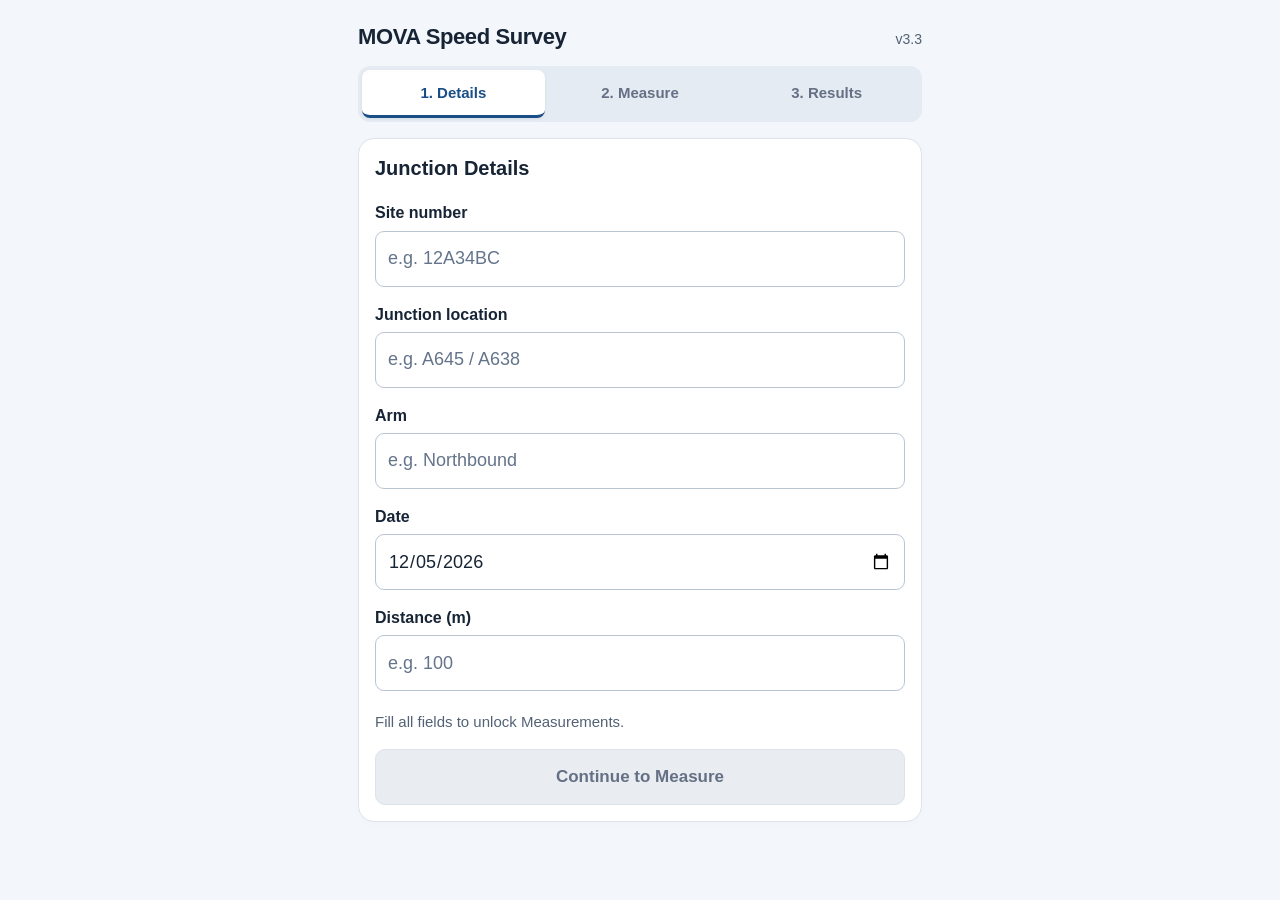
==== commit 6365c52e: "Refine narrow-screen text layout and presentation verification" ====
--- a/index.html
+++ b/index.html
@@ -21,23 +21,28 @@
       <legend>Junction Details</legend>
       <div class="row">
         <label for="site">Site number</label>
-        <input type="text" id="site" maxlength="7" placeholder="e.g. 12A34BC" pattern="[A-Za-z0-9]{1,7}" title="Up to 7 letters/numbers, no spaces">
+        <input type="text" id="site" maxlength="7" placeholder="e.g. 12A34BC" pattern="[A-Za-z0-9]{1,7}" title="Up to 7 letters/numbers, no spaces" aria-describedby="siteError">
+        <span class="field-error" id="siteError">Use up to 7 letters or numbers.</span>
       </div>
       <div class="row">
         <label for="junction">Junction location</label>
-        <input type="text" id="junction" placeholder="e.g. A645 / A638">
+        <input type="text" id="junction" placeholder="e.g. A645 / A638" aria-describedby="junctionError">
+        <span class="field-error" id="junctionError">Enter the junction location.</span>
       </div>
       <div class="row">
         <label for="arm">Arm</label>
-        <input type="text" id="arm" placeholder="e.g. Northbound">
+        <input type="text" id="arm" placeholder="e.g. Northbound" aria-describedby="armError">
+        <span class="field-error" id="armError">Enter the survey arm.</span>
       </div>
       <div class="row">
         <label for="date">Date</label>
-        <input type="date" id="date">
+        <input type="date" id="date" aria-describedby="dateError">
+        <span class="field-error" id="dateError">Choose the survey date.</span>
       </div>
       <div class="row">
         <label for="distance">Distance (m)</label>
-        <input type="number" id="distance" placeholder="e.g. 100" min="0" step="0.1">
+        <input type="number" id="distance" placeholder="e.g. 100" min="0" step="0.1" aria-describedby="distanceError">
+        <span class="field-error" id="distanceError">Enter a distance greater than 0 m.</span>
       </div>
       <p id="detailsErrors" class="error-msg">Please check the highlighted fields.</p>
     </fieldset>
@@ -102,6 +107,7 @@
 
     <section class="results-summary" aria-labelledby="resultsHeading">
       <div class="section-heading"><h2 id="resultsHeading">Results summary</h2><span id="resultsSampleCount" class="table-note"></span></div>
+      <p id="resultsContext" class="survey-context"></p>
       <div id="resultsSummaryDisplay" class="summary-grid"></div>
     </section>
     <button id="saveResultsBtn" class="primary-action" type="button">Save Data (.txt)</button>
--- a/ms.css
+++ b/ms.css
@@ -35,9 +35,11 @@
 input[type="date"] { appearance: none; -webkit-appearance: none; text-align: left; }
 input::-webkit-date-and-time-value { text-align: left; min-width: 0; }
 input::placeholder { color: #64748a; }
-input.invalid { border-color: #b42323; background: #fffafa; }
+input.invalid[data-touched] { border-color: #b42323; background: #fffafa; }
+.field-error { display: none; color: #a51e1e; font-size: 14px; margin-top: 6px; }
+input.invalid[data-touched] + .field-error { display: block; }
 .error-msg { display: none; color: #a51e1e; font-size: 15px; margin: 0 0 12px; }
-.error-msg.show { display: block; }
+#detailsTab[data-edited] .error-msg.show { display: block; }
 .helper { color: var(--muted); font-size: 15px; margin: 4px 0 16px; }
 .continue-action button, .primary-action { width: 100%; background: var(--accent); border-color: var(--accent); color: #fff; }
 .continue-action button:disabled { border-color: var(--line); color: #657084; background: #e9edf2; }
@@ -79,10 +81,10 @@
 .sample-table { display: block; width: 100%; border-collapse: collapse; margin: 0; font-size: 15px; font-variant-numeric: tabular-nums; }
 .sample-table thead { display: block; background: #f3f6fa; color: #526174; }
 .sample-table tbody { display: flex; flex-direction: column-reverse; }
-.sample-table tr { display: grid; grid-template-columns: 2rem .95fr 1fr 1fr; min-width: 0; }
-.sample-table th, .sample-table td { min-width: 0; text-align: right; padding: 10px 6px; border: 0; overflow-wrap: anywhere; }
+.sample-table tr { display: grid; grid-template-columns: 3em .95fr 1fr 1fr; min-width: 17em; }
+.sample-table th, .sample-table td { min-width: 0; text-align: right; padding: 10px 6px; border: 0; white-space: nowrap; }
 .sample-table th { font-size: 13px; font-weight: 600; }
-.sample-table th:first-child, .sample-table td:first-child { text-align: left; }
+.sample-table th:first-child, .sample-table td:first-child { text-align: left; padding-right: 2px; }
 .sample-table td { border-top: 1px solid #e7ecf2; }
 .sample-table tbody tr:nth-last-child(n+3) { display: none; }
 .sample-section.expanded .sample-table tbody tr { display: grid; }
@@ -90,6 +92,7 @@
 .empty-state { text-align: center; color: var(--muted); font-size: 15px; padding: 16px 8px; margin: 0; }
 .legacy-canvas, .summary { display: none; }
 .results-summary { margin-bottom: 16px; }
+.survey-context { color: var(--muted); font-size: 14px; margin: -4px 0 8px; overflow-wrap: anywhere; }
 .summary-grid { display: flex; flex-direction: column; }
 .summary-item { display: grid; grid-template-columns: minmax(0,1fr) auto; gap: 12px; align-items: start; border-bottom: 1px solid #e7ecf2; padding: 12px 0; }
 .summary-item:last-child { border-bottom: 0; }
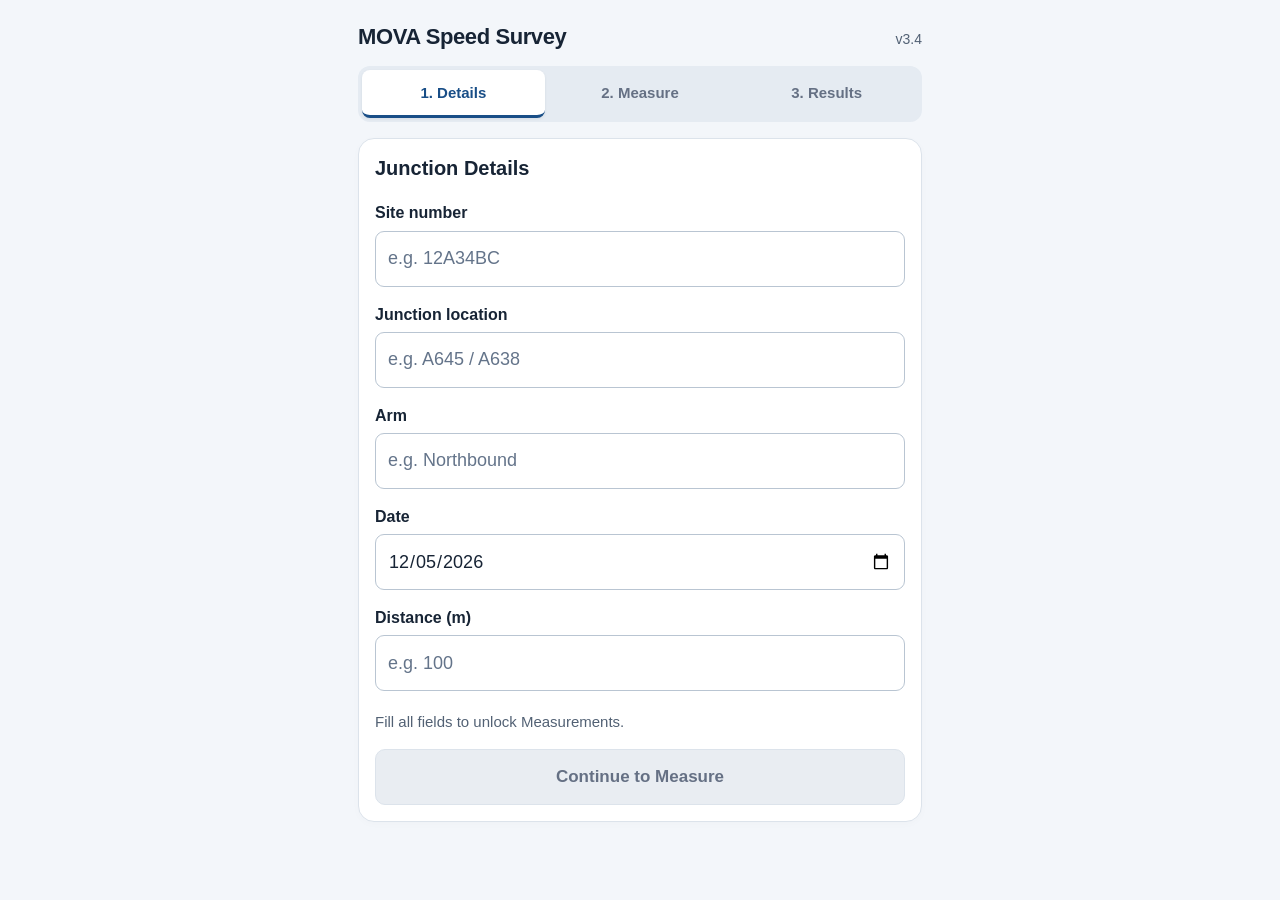
==== commit cd410248: "Prepare MOVA Speed Survey v3.4 as the current app and redirect the test preview" ====
--- a/index.html
+++ b/index.html
@@ -3,12 +3,12 @@
 <head>
   <meta charset="utf-8" />
   <meta name="viewport" content="width=device-width, initial-scale=1.0" />
-  <title>MOVA SPEED SURVEY v3.3</title>
-  <link rel="stylesheet" href="ms.css">
+  <title>MOVA SPEED SURVEY v3.4</title>
+  <link rel="stylesheet" href="ms.css?v=3.4">
 </head>
 <body>
 <main class="app-shell">
-  <header class="app-header"><h1>MOVA Speed Survey</h1><span class="app-version">v3.3</span></header>
+  <header class="app-header"><h1>MOVA Speed Survey</h1><span class="app-version">v3.4</span></header>
 
   <nav class="tabs" aria-label="Survey stages">
     <button class="tab-btn active" data-tab="detailsTab" id="detailsTabBtn" type="button" aria-label="1. Junction Details">1. Details</button>
@@ -65,6 +65,15 @@
           <div class="metric"><span class="label source-label" aria-hidden="true">Timer</span><span class="timer-caption">Elapsed time</span><span class="value" id="timerMetric">0.00 s</span></div>
         </div>
       </div>
+
+      <section class="latest-sample" aria-labelledby="latestSampleHeading" aria-live="polite" aria-atomic="true">
+        <div class="latest-sample-heading"><h2 id="latestSampleHeading">Last sample</h2><span id="latestSampleNumber">No sample yet</span></div>
+        <div class="latest-sample-values">
+          <span><strong id="latestSampleTime">—</strong><small>s</small></span>
+          <span><strong id="latestSampleMps">—</strong><small>m/s</small></span>
+          <span><strong id="latestSampleMph">—</strong><small>mph</small></span>
+        </div>
+      </section>
 
       <div class="measurement-actions">
         <button id="measureBtn" type="button" class="btn-disabled" style="background-color:#999;" title="Start or stop timing"
@@ -125,7 +134,7 @@
   </div>
 
 </main>
-  <script src="ms.js"></script>
-  <script src="layout.js"></script>
+  <script src="ms.js?v=3.4"></script>
+  <script src="layout.js?v=3.4"></script>
 </body>
 </html>
--- a/ms.css
+++ b/ms.css
@@ -58,6 +58,14 @@
 .quality-low { background: #fff2d6; color: #755000; border-color: #e8d4a4; }
 .quality-fair { background: #e6f1ff; color: #194e87; border-color: #c6dbf1; }
 .quality-good, .quality-vgood { background: #e6f5e9; color: #205b2c; border-color: #bfdcc5; }
+.latest-sample { margin-top: 16px; padding: 12px; border: 1px solid #c4d5e9; border-radius: 10px; background: #edf3fb; }
+.latest-sample-heading { display: flex; flex-wrap: wrap; justify-content: space-between; align-items: baseline; gap: 4px 8px; margin-bottom: 8px; }
+.latest-sample-heading h2 { margin: 0; font-size: 16px; }
+#latestSampleNumber { font-size: 13px; color: var(--muted); }
+.latest-sample-values { display: grid; grid-template-columns: repeat(3, minmax(0,1fr)); gap: 8px; font-variant-numeric: tabular-nums; }
+.latest-sample-values > span { min-width: 0; display: flex; flex-direction: column; align-items: flex-start; }
+.latest-sample-values strong { font-size: 20px; }
+.latest-sample-values small { font-size: 13px; color: var(--muted); }
 .measurement-actions { text-align: center; margin: 16px 0 24px; }
 #measureBtn { display: block; flex: none; width: 164px; height: 164px; min-height: 164px; max-width: 164px; padding: 0; margin: 0 auto; border: 0; border-radius: 50%; color: #fff; font-size: 30px; font-weight: 700; box-shadow: 0 4px 12px #183b2726; user-select: none; -webkit-user-select: none; }
 #measureBtn[data-state="start"]:not(.btn-disabled) { background: #2e7d32 !important; }
